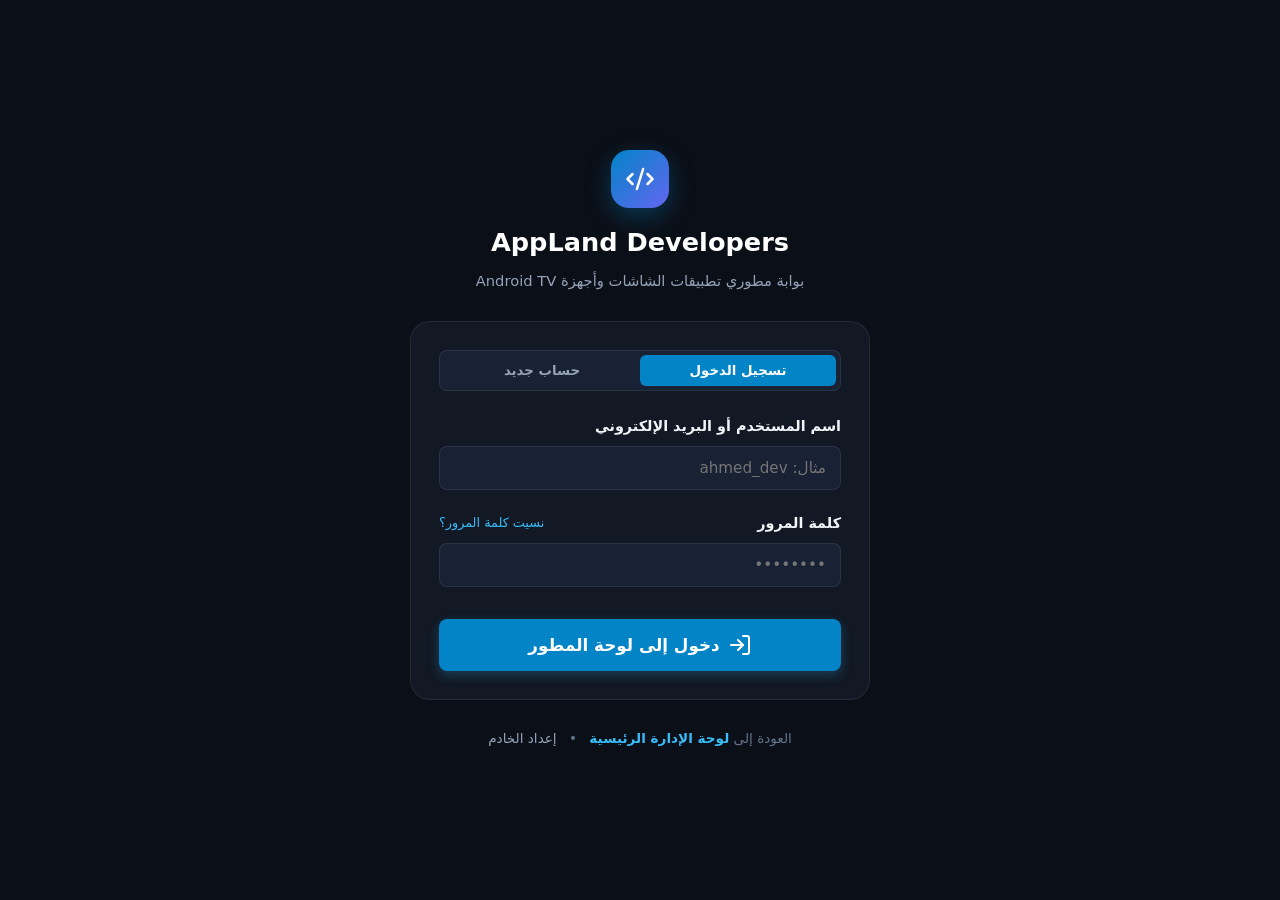
==== dev/index.html @ f8090aa1 "Update AppLand admin panel" ====
<!DOCTYPE html>
<html lang="ar" dir="rtl">
<head>
  <meta charset="UTF-8">
  <title>AppLand Developers</title>
  <script src="js/dev.js"></script>
</head>
<body>
  <script>
    if (Dev.getToken()) {
      window.location.replace('dashboard.html');
    } else {
      window.location.replace('login.html');
    }
  </script>
</body>
</html>
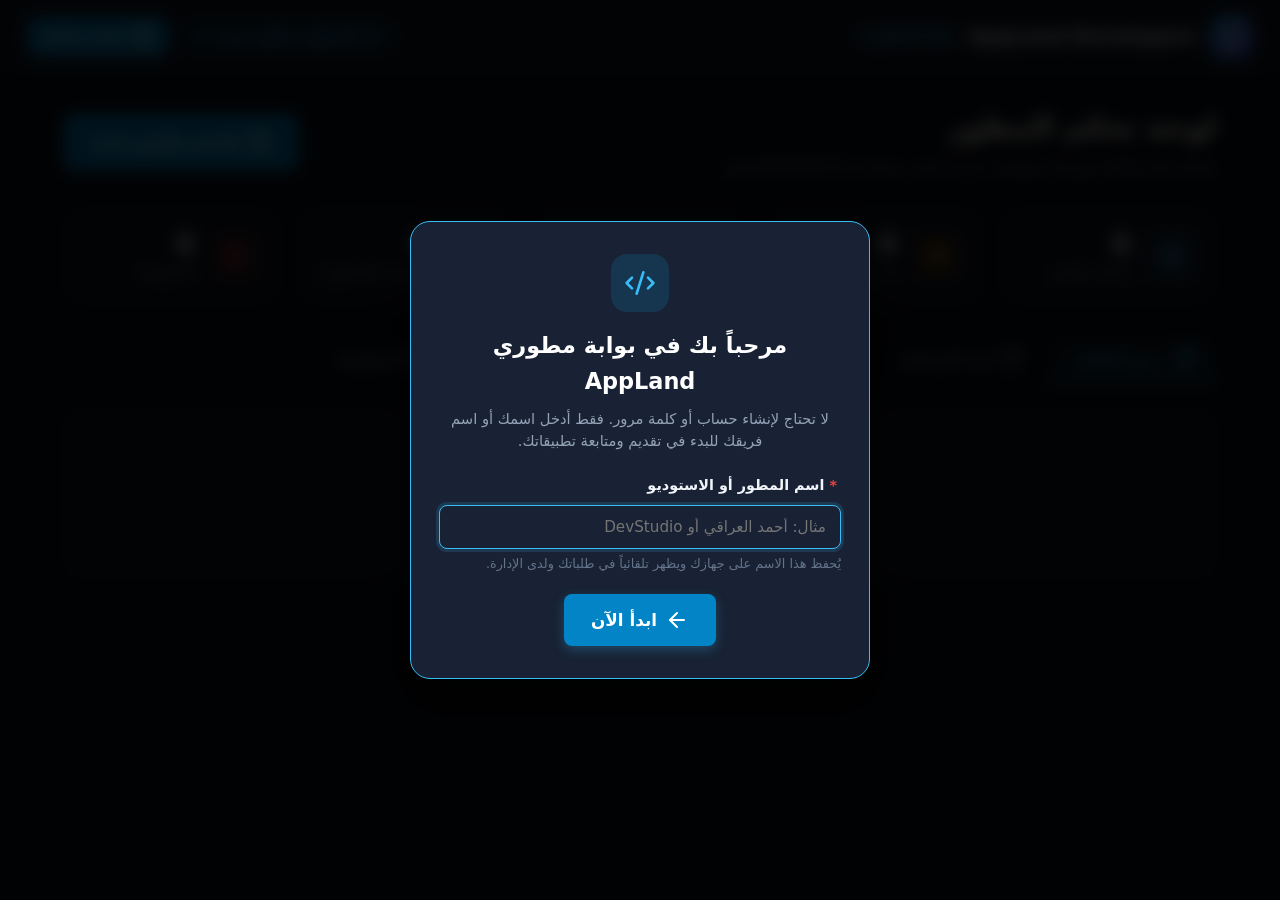
==== commit cd151d0b: "Update AppLand admin panel" ====
--- a/dev/index.html
+++ b/dev/index.html
@@ -2,16 +2,11 @@
 <html lang="ar" dir="rtl">
 <head>
   <meta charset="UTF-8">
-  <title>AppLand Developers</title>
-  <script src="js/dev.js"></script>
+  <title>بوابة مطوري AppLand</title>
 </head>
 <body>
   <script>
-    if (Dev.getToken()) {
-      window.location.replace('dashboard.html');
-    } else {
-      window.location.replace('login.html');
-    }
+    window.location.replace('dashboard.html');
   </script>
 </body>
 </html>
